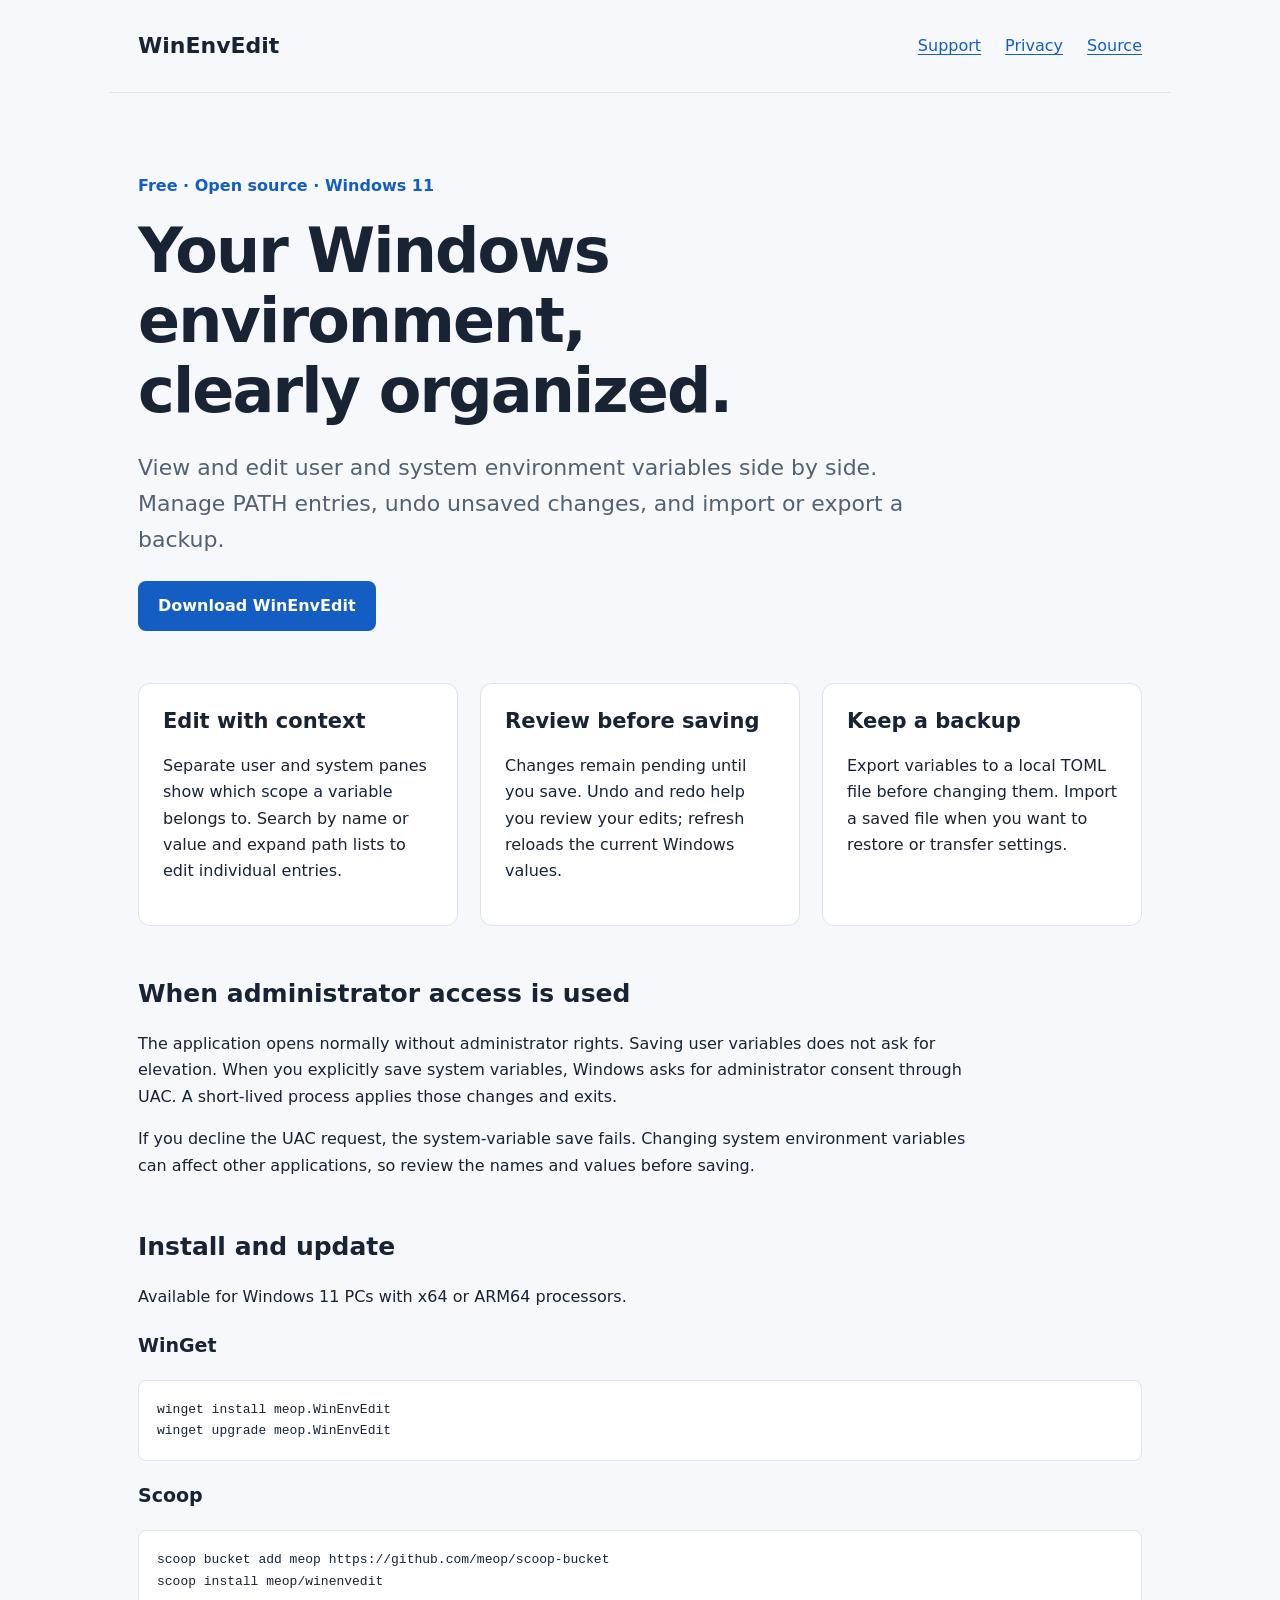
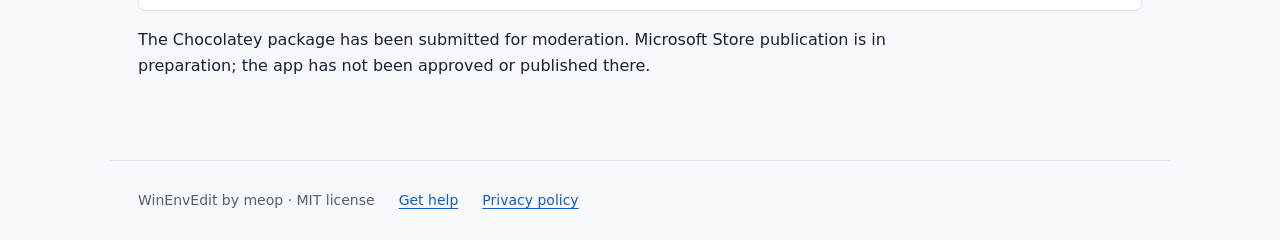
==== docs/index.html @ 6626ef6b "Add product, support and privacy pages for Store publication" ====
<!doctype html>
<html lang="en">
<head><meta charset="utf-8"><meta name="viewport" content="width=device-width,initial-scale=1"><title>WinEnvEdit — Windows environment editor</title><meta name="description" content="A free, open-source Windows 11 editor for user and system environment variables."><link rel="stylesheet" href="site.css"></head>
<body><header><a class="brand" href="index.html">WinEnvEdit</a><nav><a href="support.html">Support</a><a href="privacy.html">Privacy</a><a href="https://github.com/meop/WinEnvEdit">Source</a></nav></header>
<main><p class="eyebrow">Free · Open source · Windows 11</p><h1>Your Windows environment,<br>clearly organized.</h1><p class="lead">View and edit user and system environment variables side by side. Manage PATH entries, undo unsaved changes, and import or export a backup.</p><p><a class="button" href="https://github.com/meop/WinEnvEdit/releases/latest">Download WinEnvEdit</a></p>
<section class="grid"><article><h2>Edit with context</h2><p>Separate user and system panes show which scope a variable belongs to. Search by name or value and expand path lists to edit individual entries.</p></article><article><h2>Review before saving</h2><p>Changes remain pending until you save. Undo and redo help you review your edits; refresh reloads the current Windows values.</p></article><article><h2>Keep a backup</h2><p>Export variables to a local TOML file before changing them. Import a saved file when you want to restore or transfer settings.</p></article></section>
<section><h2>When administrator access is used</h2><p>The application opens normally without administrator rights. Saving user variables does not ask for elevation. When you explicitly save system variables, Windows asks for administrator consent through UAC. A short-lived process applies those changes and exits.</p><p>If you decline the UAC request, the system-variable save fails. Changing system environment variables can affect other applications, so review the names and values before saving.</p></section>
<section><h2>Install and update</h2><p>Available for Windows 11 PCs with x64 or ARM64 processors.</p><h3>WinGet</h3><pre><code>winget install meop.WinEnvEdit
winget upgrade meop.WinEnvEdit</code></pre><h3>Scoop</h3><pre><code>scoop bucket add meop https://github.com/meop/scoop-bucket
scoop install meop/winenvedit</code></pre><p>The Chocolatey package has been submitted for moderation. Microsoft Store publication is in preparation; the app has not been approved or published there.</p></section></main>
<footer><span>WinEnvEdit by meop · MIT license</span><a href="support.html">Get help</a><a href="privacy.html">Privacy policy</a></footer></body></html>
---- docs/site.css ----
:root{color-scheme:light dark;font-family:Segoe UI,system-ui,sans-serif;--bg:#f6f8fb;--fg:#182334;--muted:#526174;--card:#fff;--line:#dce3ec;--accent:#145dc3}*{box-sizing:border-box}body{margin:0;background:var(--bg);color:var(--fg);line-height:1.65}header,main,footer{max-width:1060px;margin:auto;padding:28px}header,footer{display:flex;gap:24px;align-items:center;flex-wrap:wrap}header{border-bottom:1px solid var(--line)}nav{display:flex;gap:24px;margin-left:auto}.brand{font-weight:700;font-size:22px;text-decoration:none;color:var(--fg)}a{color:var(--accent);text-underline-offset:3px}main{padding-top:64px;padding-bottom:64px}h1{font-size:clamp(36px,6vw,62px);line-height:1.13;letter-spacing:-.03em;max-width:850px;margin:16px 0 24px}h2{line-height:1.3;font-size:25px}h3{font-size:19px}.eyebrow{font-weight:600;color:var(--accent)}.lead{font-size:22px;max-width:780px;color:var(--muted)}.button{display:inline-block;padding:12px 20px;background:var(--accent);color:white;border-radius:8px;text-decoration:none;font-weight:600}section{margin-top:52px}.grid{display:grid;grid-template-columns:repeat(3,minmax(0,1fr));gap:22px}article{background:var(--card);padding:24px;border:1px solid var(--line);border-radius:12px}article h2{font-size:21px;margin-top:0}p{max-width:850px}pre{background:var(--card);border:1px solid var(--line);border-radius:8px;padding:18px;overflow-x:auto}footer{border-top:1px solid var(--line);color:var(--muted);font-size:14px}:focus-visible{outline:3px solid var(--accent);outline-offset:4px}@media(max-width:720px){.grid{grid-template-columns:1fr}header,main,footer{padding:22px}main{padding-top:40px}nav{margin-left:0;gap:18px}.lead{font-size:20px}}@media(prefers-color-scheme:dark){:root{--bg:#111822;--fg:#edf2f8;--muted:#b2bfd0;--card:#192332;--line:#334254;--accent:#75aeff}.button{color:#101b2c}}
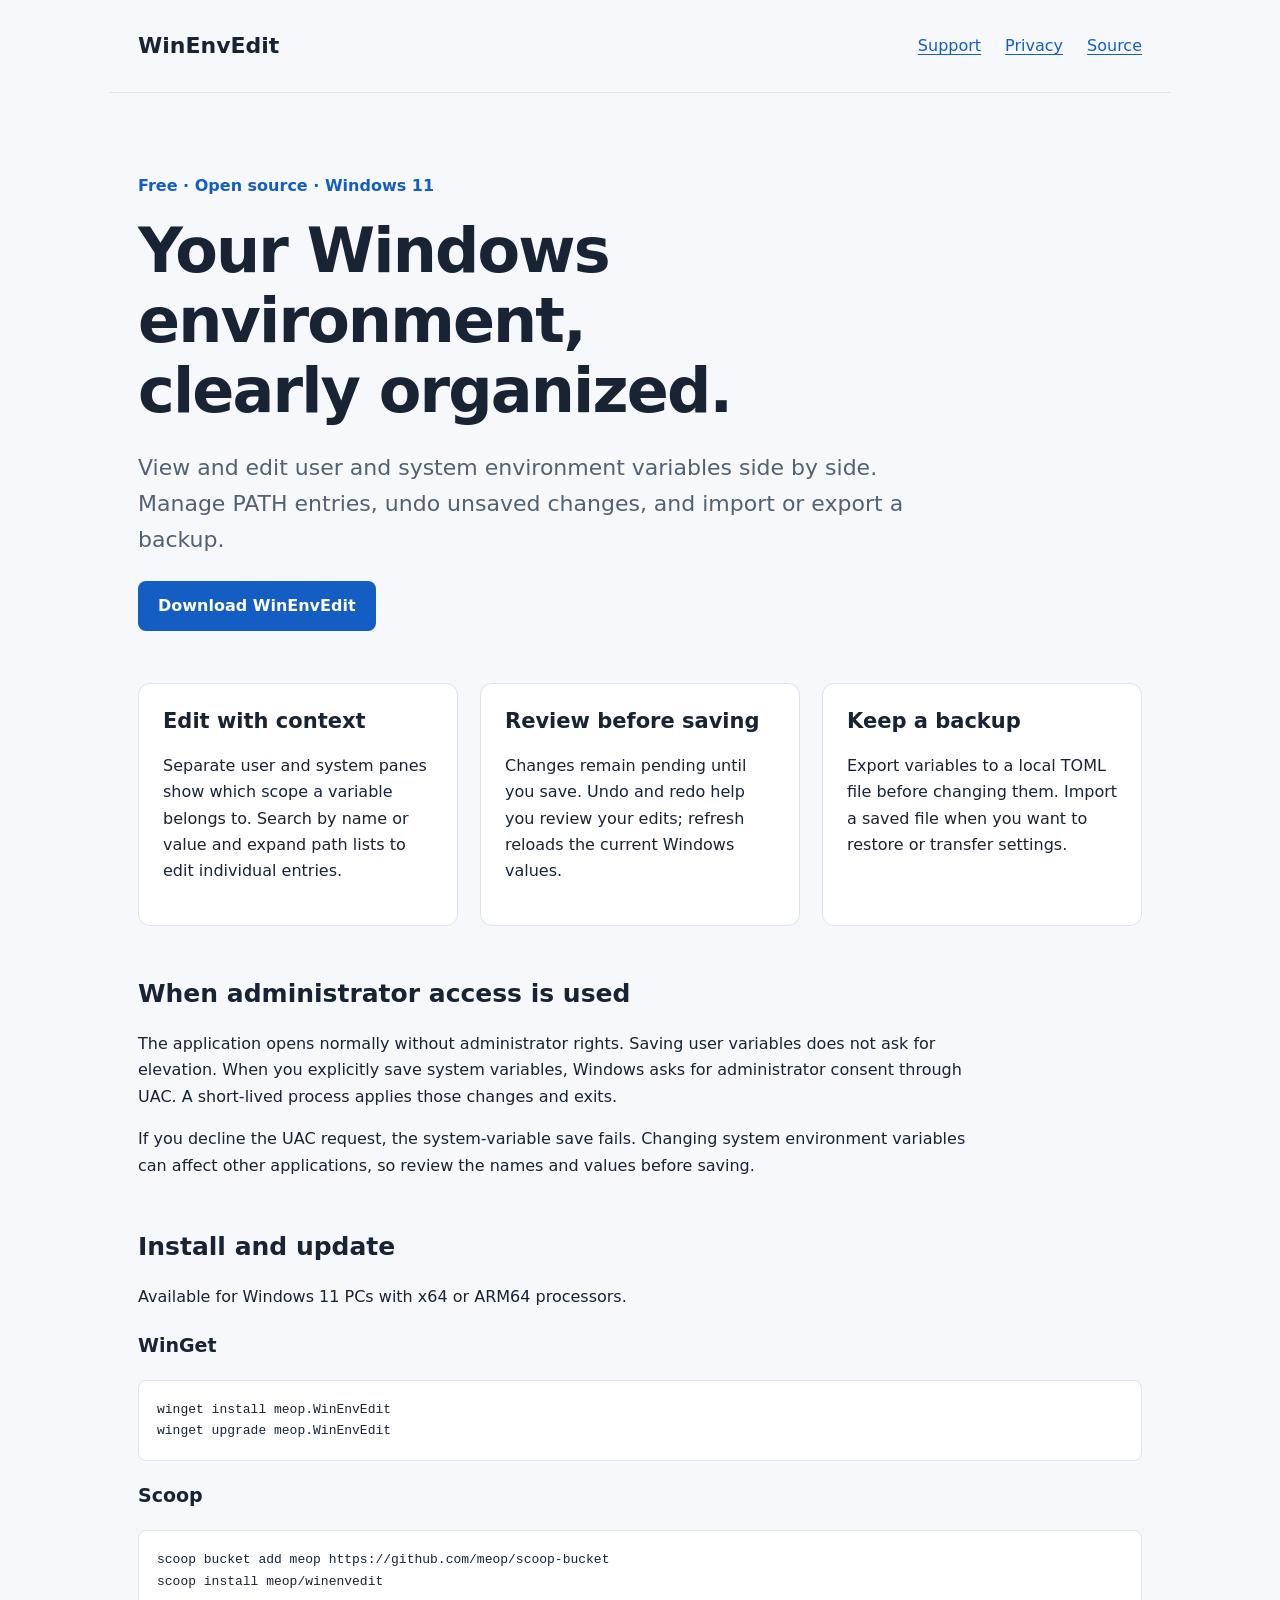
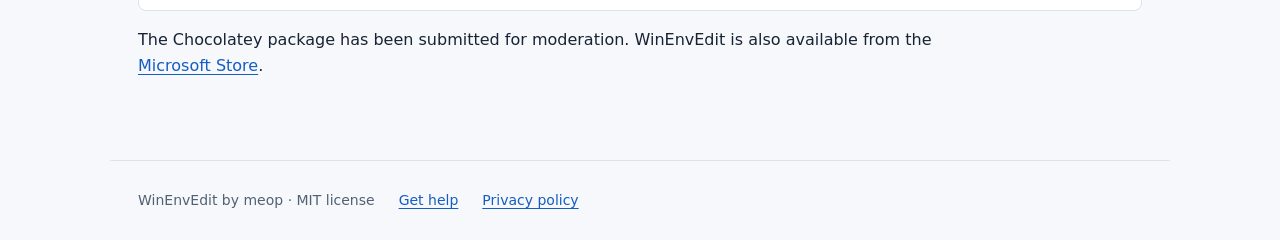
==== commit 86044bbf: "Clean publishing research and record live Store status" ====
--- a/docs/index.html
+++ b/docs/index.html
@@ -7,5 +7,5 @@
 <section><h2>When administrator access is used</h2><p>The application opens normally without administrator rights. Saving user variables does not ask for elevation. When you explicitly save system variables, Windows asks for administrator consent through UAC. A short-lived process applies those changes and exits.</p><p>If you decline the UAC request, the system-variable save fails. Changing system environment variables can affect other applications, so review the names and values before saving.</p></section>
 <section><h2>Install and update</h2><p>Available for Windows 11 PCs with x64 or ARM64 processors.</p><h3>WinGet</h3><pre><code>winget install meop.WinEnvEdit
 winget upgrade meop.WinEnvEdit</code></pre><h3>Scoop</h3><pre><code>scoop bucket add meop https://github.com/meop/scoop-bucket
-scoop install meop/winenvedit</code></pre><p>The Chocolatey package has been submitted for moderation. Microsoft Store publication is in preparation; the app has not been approved or published there.</p></section></main>
+scoop install meop/winenvedit</code></pre><p>The Chocolatey package has been submitted for moderation. WinEnvEdit is also available from the <a href="https://apps.microsoft.com/detail/9PF2J3W4WRGH">Microsoft Store</a>.</p></section></main>
 <footer><span>WinEnvEdit by meop · MIT license</span><a href="support.html">Get help</a><a href="privacy.html">Privacy policy</a></footer></body></html>
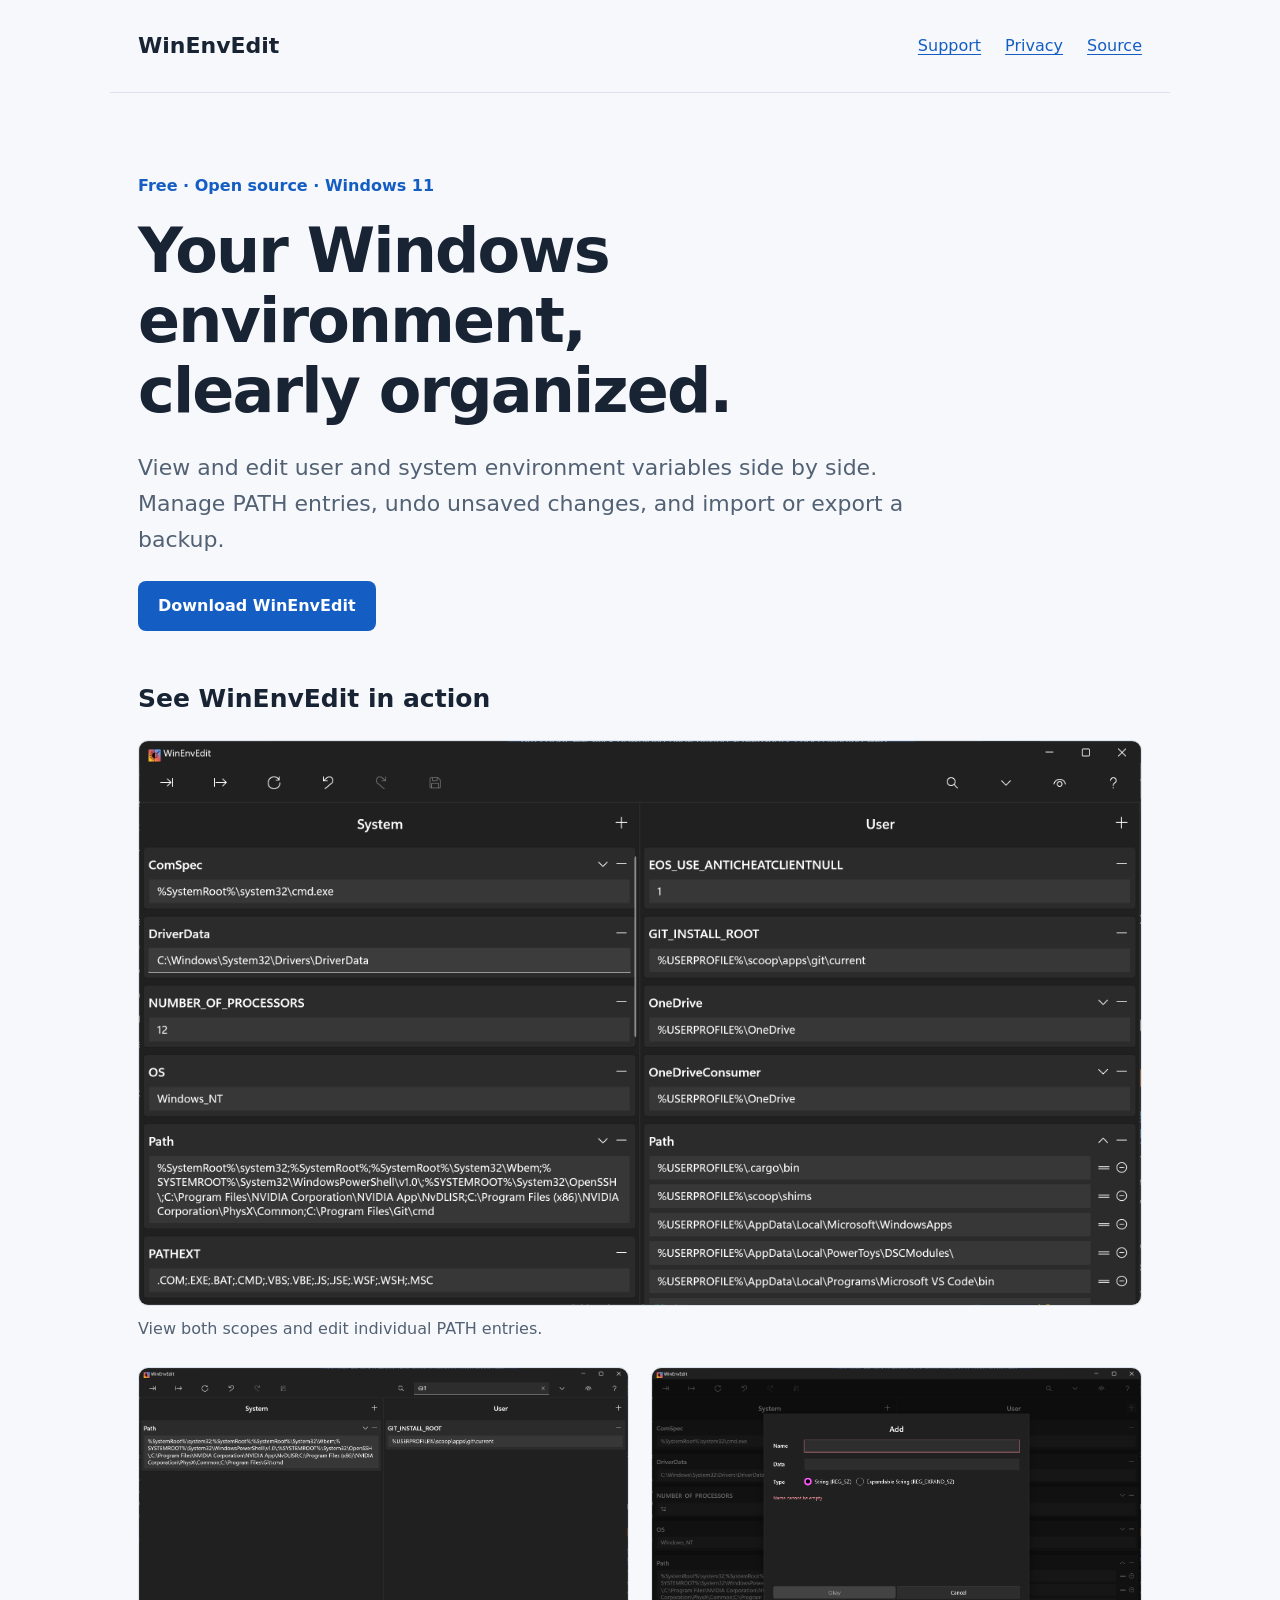
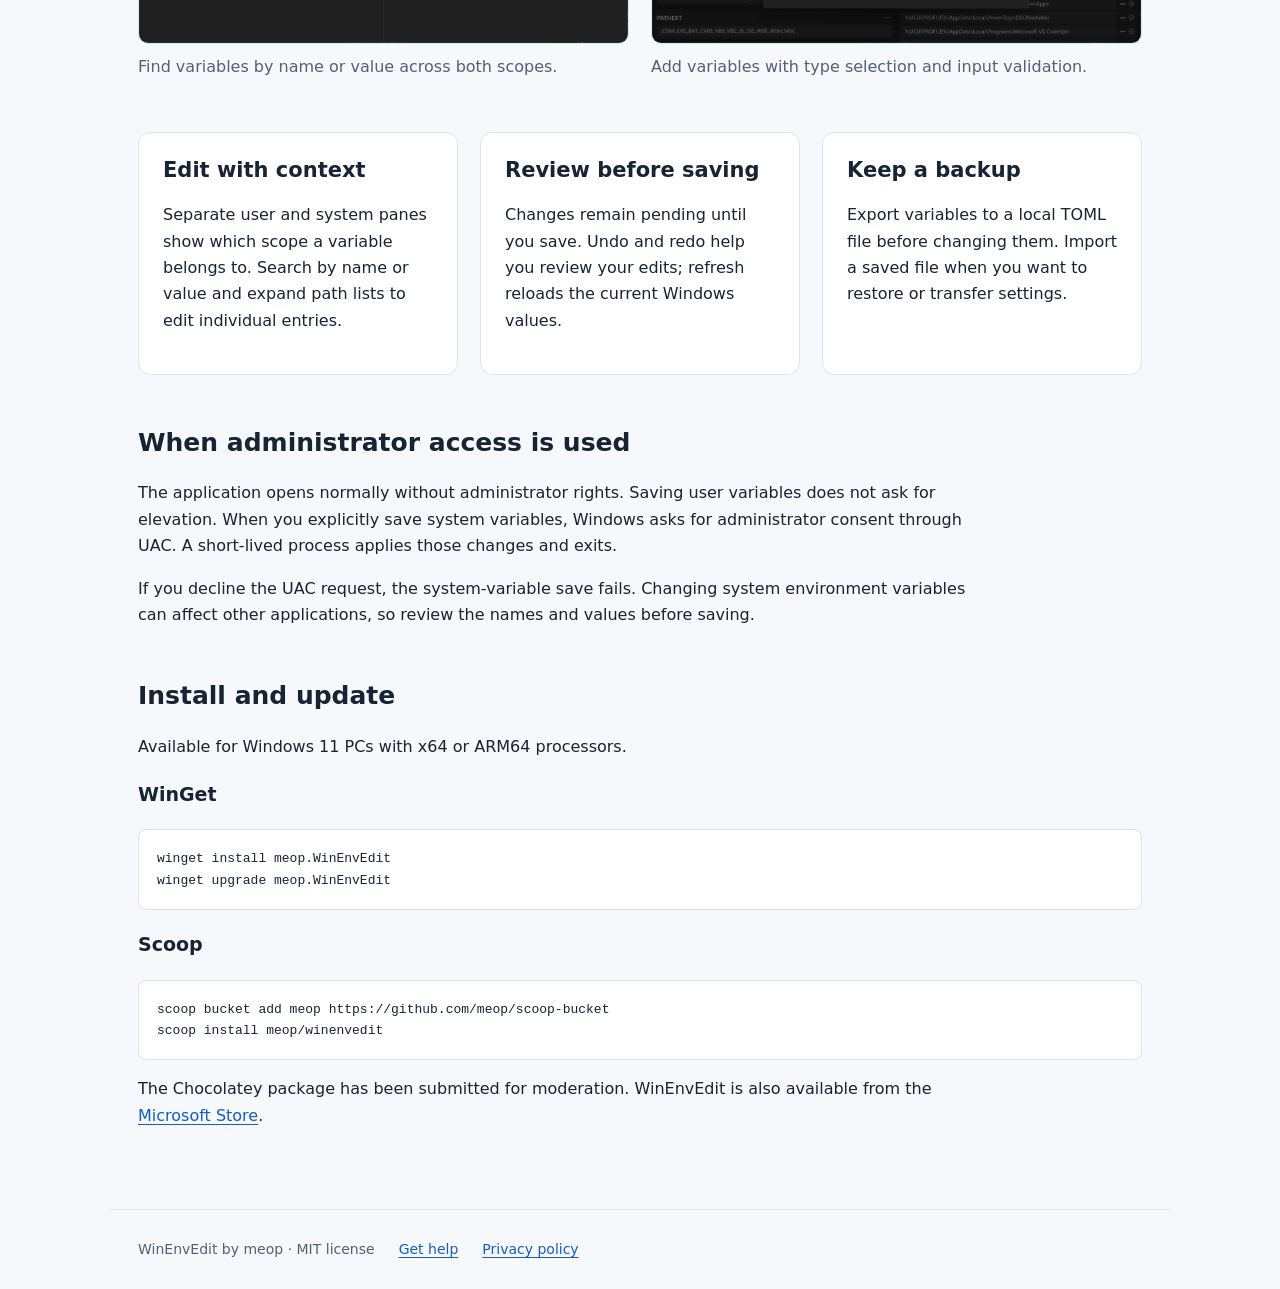
==== commit 07f1ffbc: "Show feature screenshots on website and Store listing" ====
--- a/docs/index.html
+++ b/docs/index.html
@@ -3,6 +3,7 @@
 <head><meta charset="utf-8"><meta name="viewport" content="width=device-width,initial-scale=1"><title>WinEnvEdit — Windows environment editor</title><meta name="description" content="A free, open-source Windows 11 editor for user and system environment variables."><link rel="stylesheet" href="site.css"></head>
 <body><header><a class="brand" href="index.html">WinEnvEdit</a><nav><a href="support.html">Support</a><a href="privacy.html">Privacy</a><a href="https://github.com/meop/WinEnvEdit">Source</a></nav></header>
 <main><p class="eyebrow">Free · Open source · Windows 11</p><h1>Your Windows environment,<br>clearly organized.</h1><p class="lead">View and edit user and system environment variables side by side. Manage PATH entries, undo unsaved changes, and import or export a backup.</p><p><a class="button" href="https://github.com/meop/WinEnvEdit/releases/latest">Download WinEnvEdit</a></p>
+<section id="screenshots" aria-labelledby="screenshots-heading"><h2 id="screenshots-heading">See WinEnvEdit in action</h2><figure><a href="images/environment-and-path.png"><img src="images/environment-and-path.png" width="2538" height="1430" alt="System and user environment variables side by side, with the user PATH expanded into individual entries."></a><figcaption>View both scopes and edit individual PATH entries.</figcaption></figure><div class="screenshot-grid"><figure><a href="images/search.png"><img src="images/search.png" width="2538" height="1430" loading="lazy" alt="A search for Git filters variable names and values in both panes."></a><figcaption>Find variables by name or value across both scopes.</figcaption></figure><figure><a href="images/add-variable.png"><img src="images/add-variable.png" width="2538" height="1430" loading="lazy" alt="The Add dialog offers String and Expandable String types and validates the required variable name."></a><figcaption>Add variables with type selection and input validation.</figcaption></figure></div></section>
 <section class="grid"><article><h2>Edit with context</h2><p>Separate user and system panes show which scope a variable belongs to. Search by name or value and expand path lists to edit individual entries.</p></article><article><h2>Review before saving</h2><p>Changes remain pending until you save. Undo and redo help you review your edits; refresh reloads the current Windows values.</p></article><article><h2>Keep a backup</h2><p>Export variables to a local TOML file before changing them. Import a saved file when you want to restore or transfer settings.</p></article></section>
 <section><h2>When administrator access is used</h2><p>The application opens normally without administrator rights. Saving user variables does not ask for elevation. When you explicitly save system variables, Windows asks for administrator consent through UAC. A short-lived process applies those changes and exits.</p><p>If you decline the UAC request, the system-variable save fails. Changing system environment variables can affect other applications, so review the names and values before saving.</p></section>
 <section><h2>Install and update</h2><p>Available for Windows 11 PCs with x64 or ARM64 processors.</p><h3>WinGet</h3><pre><code>winget install meop.WinEnvEdit
--- a/docs/site.css
+++ b/docs/site.css
@@ -1 +1,2 @@
 :root{color-scheme:light dark;font-family:Segoe UI,system-ui,sans-serif;--bg:#f6f8fb;--fg:#182334;--muted:#526174;--card:#fff;--line:#dce3ec;--accent:#145dc3}*{box-sizing:border-box}body{margin:0;background:var(--bg);color:var(--fg);line-height:1.65}header,main,footer{max-width:1060px;margin:auto;padding:28px}header,footer{display:flex;gap:24px;align-items:center;flex-wrap:wrap}header{border-bottom:1px solid var(--line)}nav{display:flex;gap:24px;margin-left:auto}.brand{font-weight:700;font-size:22px;text-decoration:none;color:var(--fg)}a{color:var(--accent);text-underline-offset:3px}main{padding-top:64px;padding-bottom:64px}h1{font-size:clamp(36px,6vw,62px);line-height:1.13;letter-spacing:-.03em;max-width:850px;margin:16px 0 24px}h2{line-height:1.3;font-size:25px}h3{font-size:19px}.eyebrow{font-weight:600;color:var(--accent)}.lead{font-size:22px;max-width:780px;color:var(--muted)}.button{display:inline-block;padding:12px 20px;background:var(--accent);color:white;border-radius:8px;text-decoration:none;font-weight:600}section{margin-top:52px}.grid{display:grid;grid-template-columns:repeat(3,minmax(0,1fr));gap:22px}article{background:var(--card);padding:24px;border:1px solid var(--line);border-radius:12px}article h2{font-size:21px;margin-top:0}p{max-width:850px}pre{background:var(--card);border:1px solid var(--line);border-radius:8px;padding:18px;overflow-x:auto}footer{border-top:1px solid var(--line);color:var(--muted);font-size:14px}:focus-visible{outline:3px solid var(--accent);outline-offset:4px}@media(max-width:720px){.grid{grid-template-columns:1fr}header,main,footer{padding:22px}main{padding-top:40px}nav{margin-left:0;gap:18px}.lead{font-size:20px}}@media(prefers-color-scheme:dark){:root{--bg:#111822;--fg:#edf2f8;--muted:#b2bfd0;--card:#192332;--line:#334254;--accent:#75aeff}.button{color:#101b2c}}
+figure{margin:24px 0}figure img{display:block;width:100%;height:auto;border:1px solid var(--line);border-radius:10px}figcaption{margin-top:10px;color:var(--muted)}.screenshot-grid{display:grid;grid-template-columns:repeat(2,minmax(0,1fr));gap:22px}.screenshot-grid figure{margin:0}@media(max-width:720px){.screenshot-grid{grid-template-columns:1fr}}
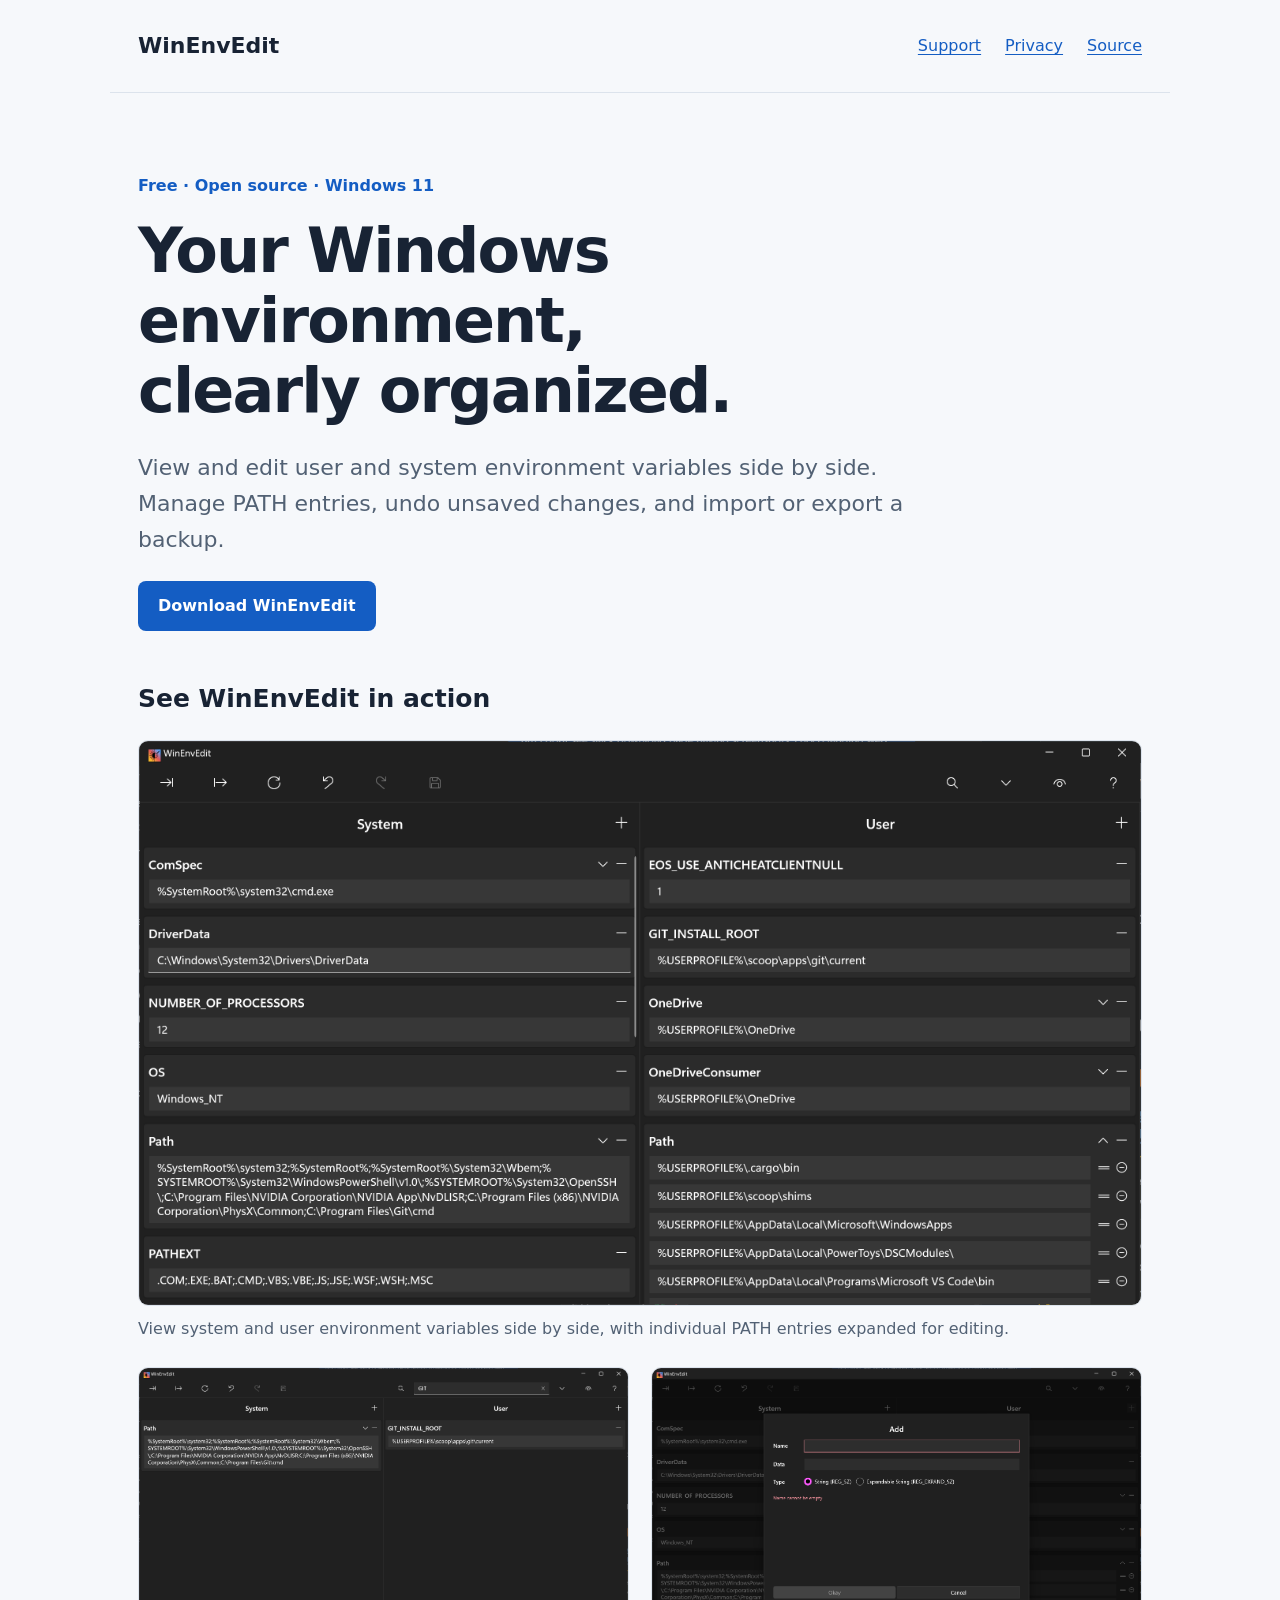
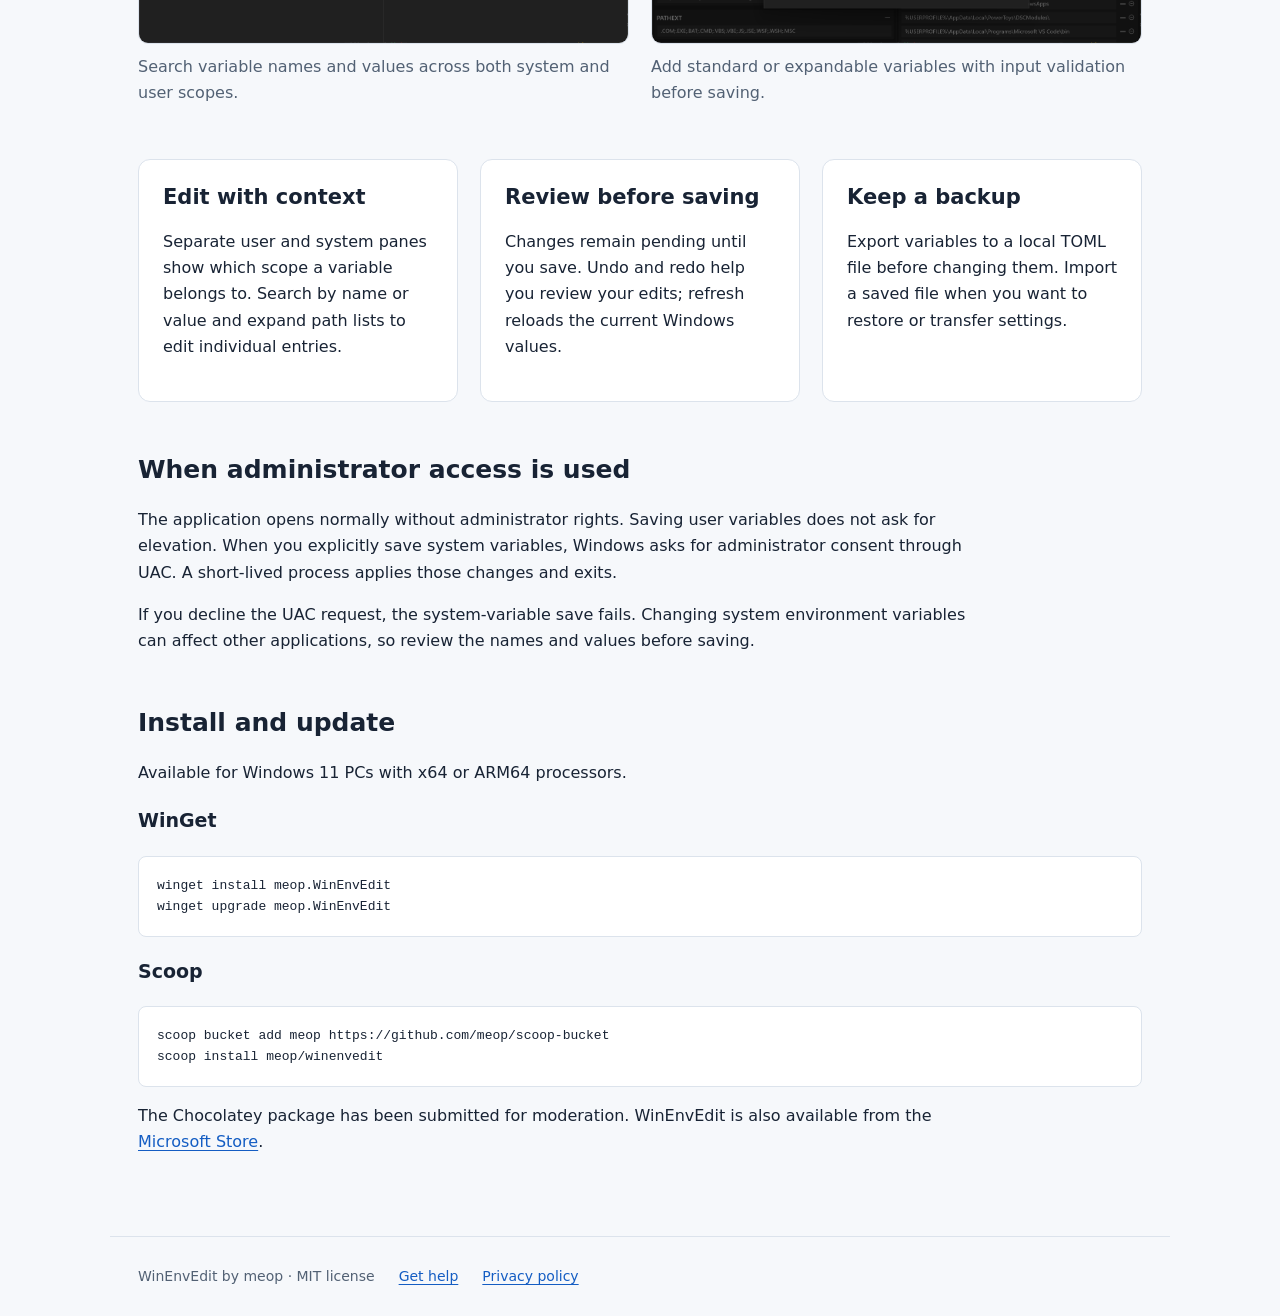
==== commit ceb03d7b: "Prepare release-driven Microsoft Store updates and unify captions" ====
--- a/docs/index.html
+++ b/docs/index.html
@@ -3,7 +3,7 @@
 <head><meta charset="utf-8"><meta name="viewport" content="width=device-width,initial-scale=1"><title>WinEnvEdit — Windows environment editor</title><meta name="description" content="A free, open-source Windows 11 editor for user and system environment variables."><link rel="stylesheet" href="site.css"></head>
 <body><header><a class="brand" href="index.html">WinEnvEdit</a><nav><a href="support.html">Support</a><a href="privacy.html">Privacy</a><a href="https://github.com/meop/WinEnvEdit">Source</a></nav></header>
 <main><p class="eyebrow">Free · Open source · Windows 11</p><h1>Your Windows environment,<br>clearly organized.</h1><p class="lead">View and edit user and system environment variables side by side. Manage PATH entries, undo unsaved changes, and import or export a backup.</p><p><a class="button" href="https://github.com/meop/WinEnvEdit/releases/latest">Download WinEnvEdit</a></p>
-<section id="screenshots" aria-labelledby="screenshots-heading"><h2 id="screenshots-heading">See WinEnvEdit in action</h2><figure><a href="images/environment-and-path.png"><img src="images/environment-and-path.png" width="2538" height="1430" alt="System and user environment variables side by side, with the user PATH expanded into individual entries."></a><figcaption>View both scopes and edit individual PATH entries.</figcaption></figure><div class="screenshot-grid"><figure><a href="images/search.png"><img src="images/search.png" width="2538" height="1430" loading="lazy" alt="A search for Git filters variable names and values in both panes."></a><figcaption>Find variables by name or value across both scopes.</figcaption></figure><figure><a href="images/add-variable.png"><img src="images/add-variable.png" width="2538" height="1430" loading="lazy" alt="The Add dialog offers String and Expandable String types and validates the required variable name."></a><figcaption>Add variables with type selection and input validation.</figcaption></figure></div></section>
+<section id="screenshots" aria-labelledby="screenshots-heading"><h2 id="screenshots-heading">See WinEnvEdit in action</h2><figure><a href="images/environment-and-path.png"><img src="images/environment-and-path.png" width="2538" height="1430" alt="System and user environment variables side by side, with the user PATH expanded into individual entries."></a><figcaption>View system and user environment variables side by side, with individual PATH entries expanded for editing.</figcaption></figure><div class="screenshot-grid"><figure><a href="images/search.png"><img src="images/search.png" width="2538" height="1430" loading="lazy" alt="A search for Git filters variable names and values in both panes."></a><figcaption>Search variable names and values across both system and user scopes.</figcaption></figure><figure><a href="images/add-variable.png"><img src="images/add-variable.png" width="2538" height="1430" loading="lazy" alt="The Add dialog offers String and Expandable String types and validates the required variable name."></a><figcaption>Add standard or expandable variables with input validation before saving.</figcaption></figure></div></section>
 <section class="grid"><article><h2>Edit with context</h2><p>Separate user and system panes show which scope a variable belongs to. Search by name or value and expand path lists to edit individual entries.</p></article><article><h2>Review before saving</h2><p>Changes remain pending until you save. Undo and redo help you review your edits; refresh reloads the current Windows values.</p></article><article><h2>Keep a backup</h2><p>Export variables to a local TOML file before changing them. Import a saved file when you want to restore or transfer settings.</p></article></section>
 <section><h2>When administrator access is used</h2><p>The application opens normally without administrator rights. Saving user variables does not ask for elevation. When you explicitly save system variables, Windows asks for administrator consent through UAC. A short-lived process applies those changes and exits.</p><p>If you decline the UAC request, the system-variable save fails. Changing system environment variables can affect other applications, so review the names and values before saving.</p></section>
 <section><h2>Install and update</h2><p>Available for Windows 11 PCs with x64 or ARM64 processors.</p><h3>WinGet</h3><pre><code>winget install meop.WinEnvEdit
